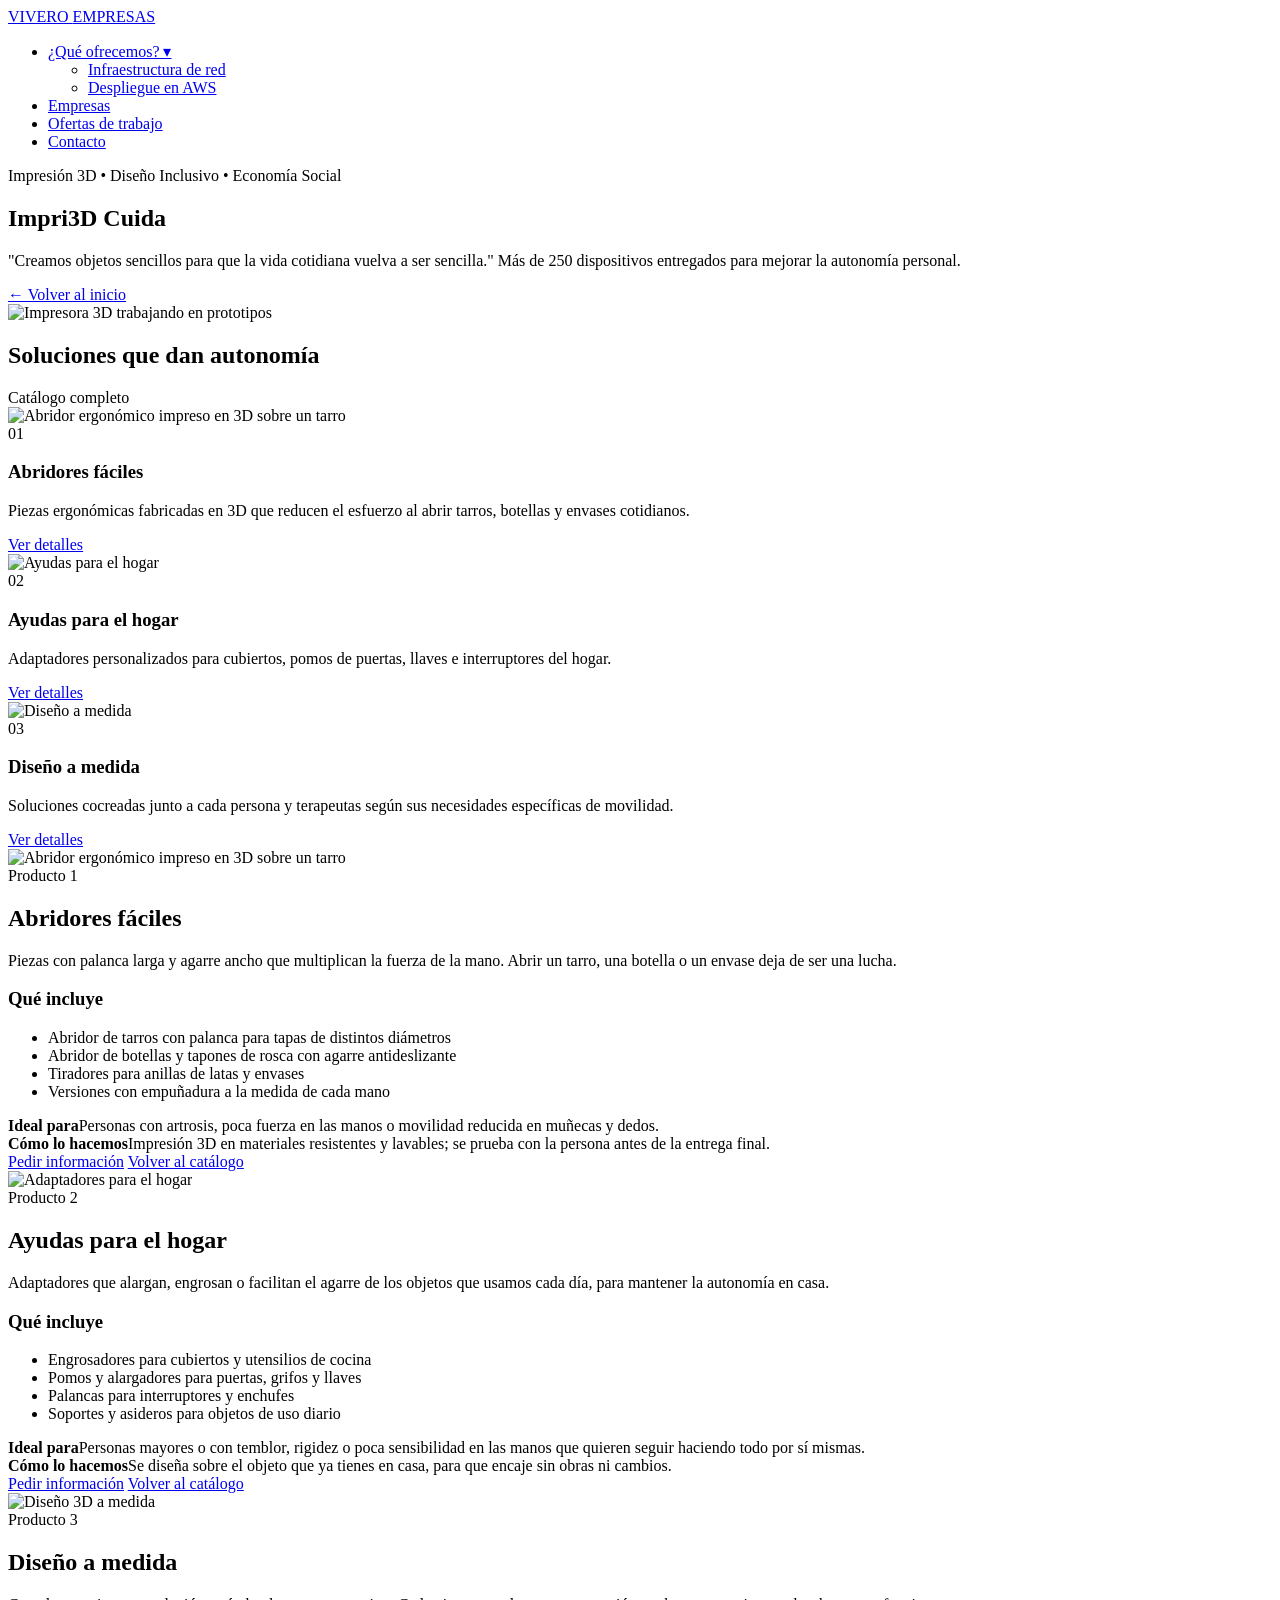
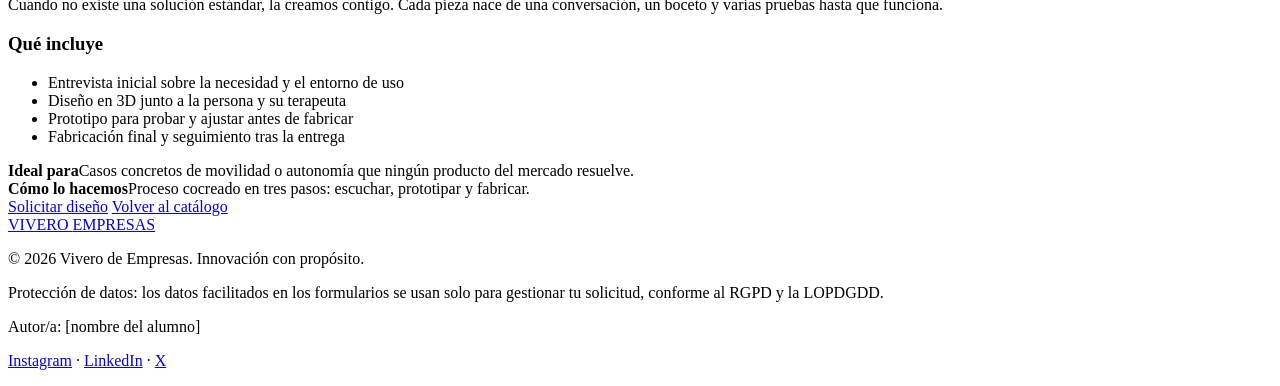
==== proyecto.html @ 72a784b8 "Add files via upload" ====
<!DOCTYPE html>
<html lang="es">
<head>
    <meta charset="UTF-8">
    <meta name="viewport" content="width=device-width, initial-scale=1.0">
    <title>Impri3D Cuida | Detalle del Proyecto</title>
    <link rel="stylesheet" href="estilos.css">
</head>
<body>

    <header>
        <a href="index.html" class="logo">VIVERO <span>EMPRESAS</span></a>
        <nav>
            <ul>
                <li class="tiene-sub"><a href="index.html">¿Qué ofrecemos? ▾</a>
                    <ul class="submenu">
                        <li><a href="infraestructura.html">Infraestructura de red</a></li>
                        <li><a href="aws.html">Despliegue en AWS</a></li>
                    </ul>
                </li>
                <li><a href="proyecto.html">Empresas</a></li>
                <li><a href="Entrevistas.html">Ofertas de trabajo</a></li>
                <li><a href="cuestionario.html" class="btn-rojo">Contacto</a></li>
            </ul>
        </nav>
    </header>

    <section class="hero">
        <div class="hero-texto">
            <span class="etiqueta">Impresión 3D • Diseño Inclusivo • Economía Social</span>
            <h1>Impri3D Cuida</h1>
            <p>"Creamos objetos sencillos para que la vida cotidiana vuelva a ser sencilla." Más de 250 dispositivos entregados para mejorar la autonomía personal.</p>
            <a href="index.html" class="btn-azul">← Volver al inicio</a>
        </div>
        <div class="hero-imagen">
            <img src="impresora3d.png" alt="Impresora 3D trabajando en prototipos">
        </div>
    </section>

    <section class="contenedor" id="catalogo">
        <div class="cabecera-flex">
            <div>
                <h2>Soluciones que dan autonomía</h2>
            </div>
            <span class="etiqueta">Catálogo completo</span>
        </div>

        <div class="grid-tarjetas">
            <div class="tarjeta">
                <img src="tarro.png" alt="Abridor ergonómico impreso en 3D sobre un tarro">
                <div class="tarjeta-contenido">
                    <div>
                        <span class="numero">01</span>
                        <h3>Abridores fáciles</h3>
                        <p>Piezas ergonómicas fabricadas en 3D que reducen el esfuerzo al abrir tarros, botellas y envases cotidianos.</p>
                    </div>
                    <a href="#abridores" class="btn-rojo">Ver detalles</a>
                </div>
            </div>

            <div class="tarjeta">
                <img src="https://images.unsplash.com/photo-1581092580497-e0d23cbdf1dc?auto=format&fit=crop&w=600&q=80" alt="Ayudas para el hogar">
                <div class="tarjeta-contenido">
                    <div>
                        <span class="numero">02</span>
                        <h3>Ayudas para el hogar</h3>
                        <p>Adaptadores personalizados para cubiertos, pomos de puertas, llaves e interruptores del hogar.</p>
                    </div>
                    <a href="#hogar" class="btn-rojo">Ver detalles</a>
                </div>
            </div>

            <div class="tarjeta">
                <img src="https://images.unsplash.com/photo-1581091226825-a6a2a5aee158?auto=format&fit=crop&w=600&q=80" alt="Diseño a medida">
                <div class="tarjeta-contenido">
                    <div>
                        <span class="numero">03</span>
                        <h3>Diseño a medida</h3>
                        <p>Soluciones cocreadas junto a cada persona y terapeutas según sus necesidades específicas de movilidad.</p>
                    </div>
                    <a href="#medida" class="btn-rojo">Ver detalles</a>
                </div>
            </div>
        </div>
    </section>


    <section id="abridores" class="detalle">
        <div class="detalle-grid">
            <div class="detalle-img"><img src="tarro.png" alt="Abridor ergonómico impreso en 3D sobre un tarro"></div>
            <div class="detalle-texto">
                <span class="etiqueta">Producto 1</span>
                <h2>Abridores fáciles</h2>
                <p>Piezas con palanca larga y agarre ancho que multiplican la fuerza de la mano. Abrir un tarro, una botella o un envase deja de ser una lucha.</p>
                <h3>Qué incluye</h3>
                <ul class="lista-check"><li>Abridor de tarros con palanca para tapas de distintos diámetros</li><li>Abridor de botellas y tapones de rosca con agarre antideslizante</li><li>Tiradores para anillas de latas y envases</li><li>Versiones con empuñadura a la medida de cada mano</li></ul>
                <div class="ficha">
                    <div><strong>Ideal para</strong><span>Personas con artrosis, poca fuerza en las manos o movilidad reducida en muñecas y dedos.</span></div>
                    <div><strong>Cómo lo hacemos</strong><span>Impresión 3D en materiales resistentes y lavables; se prueba con la persona antes de la entrega final.</span></div>
                </div>
                <a href="cuestionario.html" class="btn-rojo">Pedir información</a>
                <a href="#catalogo" class="btn-borde">Volver al catálogo</a>
            </div>
        </div>
    </section>

    <section id="hogar" class="detalle detalle-alt">
        <div class="detalle-grid">
            <div class="detalle-img"><img src="https://images.unsplash.com/photo-1581092580497-e0d23cbdf1dc?auto=format&fit=crop&w=800&q=80" alt="Adaptadores para el hogar"></div>
            <div class="detalle-texto">
                <span class="etiqueta">Producto 2</span>
                <h2>Ayudas para el hogar</h2>
                <p>Adaptadores que alargan, engrosan o facilitan el agarre de los objetos que usamos cada día, para mantener la autonomía en casa.</p>
                <h3>Qué incluye</h3>
                <ul class="lista-check"><li>Engrosadores para cubiertos y utensilios de cocina</li><li>Pomos y alargadores para puertas, grifos y llaves</li><li>Palancas para interruptores y enchufes</li><li>Soportes y asideros para objetos de uso diario</li></ul>
                <div class="ficha">
                    <div><strong>Ideal para</strong><span>Personas mayores o con temblor, rigidez o poca sensibilidad en las manos que quieren seguir haciendo todo por sí mismas.</span></div>
                    <div><strong>Cómo lo hacemos</strong><span>Se diseña sobre el objeto que ya tienes en casa, para que encaje sin obras ni cambios.</span></div>
                </div>
                <a href="cuestionario.html" class="btn-rojo">Pedir información</a>
                <a href="#catalogo" class="btn-borde">Volver al catálogo</a>
            </div>
        </div>
    </section>

    <section id="medida" class="detalle">
        <div class="detalle-grid">
            <div class="detalle-img"><img src="https://images.unsplash.com/photo-1581091226825-a6a2a5aee158?auto=format&fit=crop&w=800&q=80" alt="Diseño 3D a medida"></div>
            <div class="detalle-texto">
                <span class="etiqueta">Producto 3</span>
                <h2>Diseño a medida</h2>
                <p>Cuando no existe una solución estándar, la creamos contigo. Cada pieza nace de una conversación, un boceto y varias pruebas hasta que funciona.</p>
                <h3>Qué incluye</h3>
                <ul class="lista-check"><li>Entrevista inicial sobre la necesidad y el entorno de uso</li><li>Diseño en 3D junto a la persona y su terapeuta</li><li>Prototipo para probar y ajustar antes de fabricar</li><li>Fabricación final y seguimiento tras la entrega</li></ul>
                <div class="ficha">
                    <div><strong>Ideal para</strong><span>Casos concretos de movilidad o autonomía que ningún producto del mercado resuelve.</span></div>
                    <div><strong>Cómo lo hacemos</strong><span>Proceso cocreado en tres pasos: escuchar, prototipar y fabricar.</span></div>
                </div>
                <a href="cuestionario.html" class="btn-rojo">Solicitar diseño</a>
                <a href="#catalogo" class="btn-borde">Volver al catálogo</a>
            </div>
        </div>
    </section>

    <footer>
        <div>
            <a href="index.html" class="logo">VIVERO <span>EMPRESAS</span></a>
            <p class="footer-nota">© 2026 Vivero de Empresas. Innovación con propósito.</p>
        </div>
        <p class="footer-nota">Protección de datos: los datos facilitados en los formularios se usan solo para gestionar tu solicitud, conforme al RGPD y la LOPDGDD.</p>
        <div>
            <p class="footer-nota">Autor/a: [nombre del alumno]</p>
            <p class="footer-nota"><a href="#">Instagram</a> · <a href="#">LinkedIn</a> · <a href="#">X</a></p>
        </div>
    </footer>

</body>
</html>
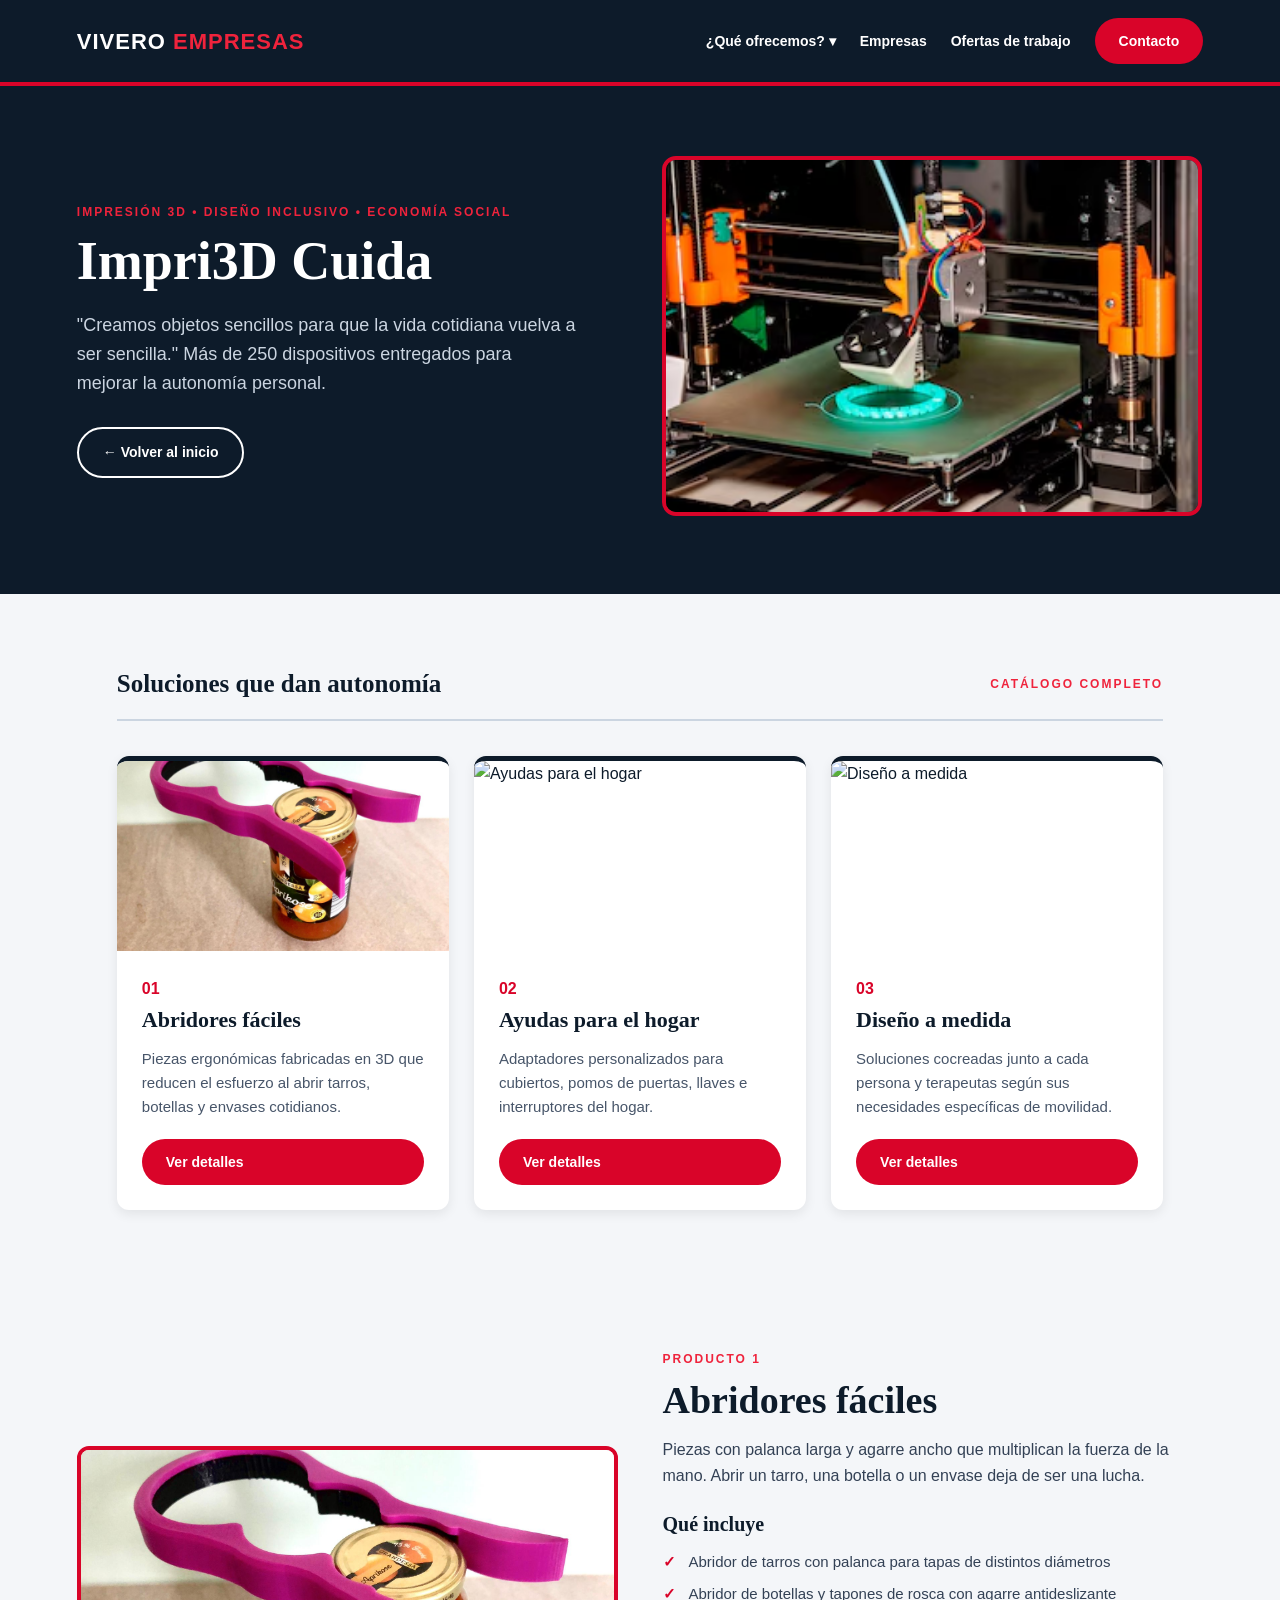
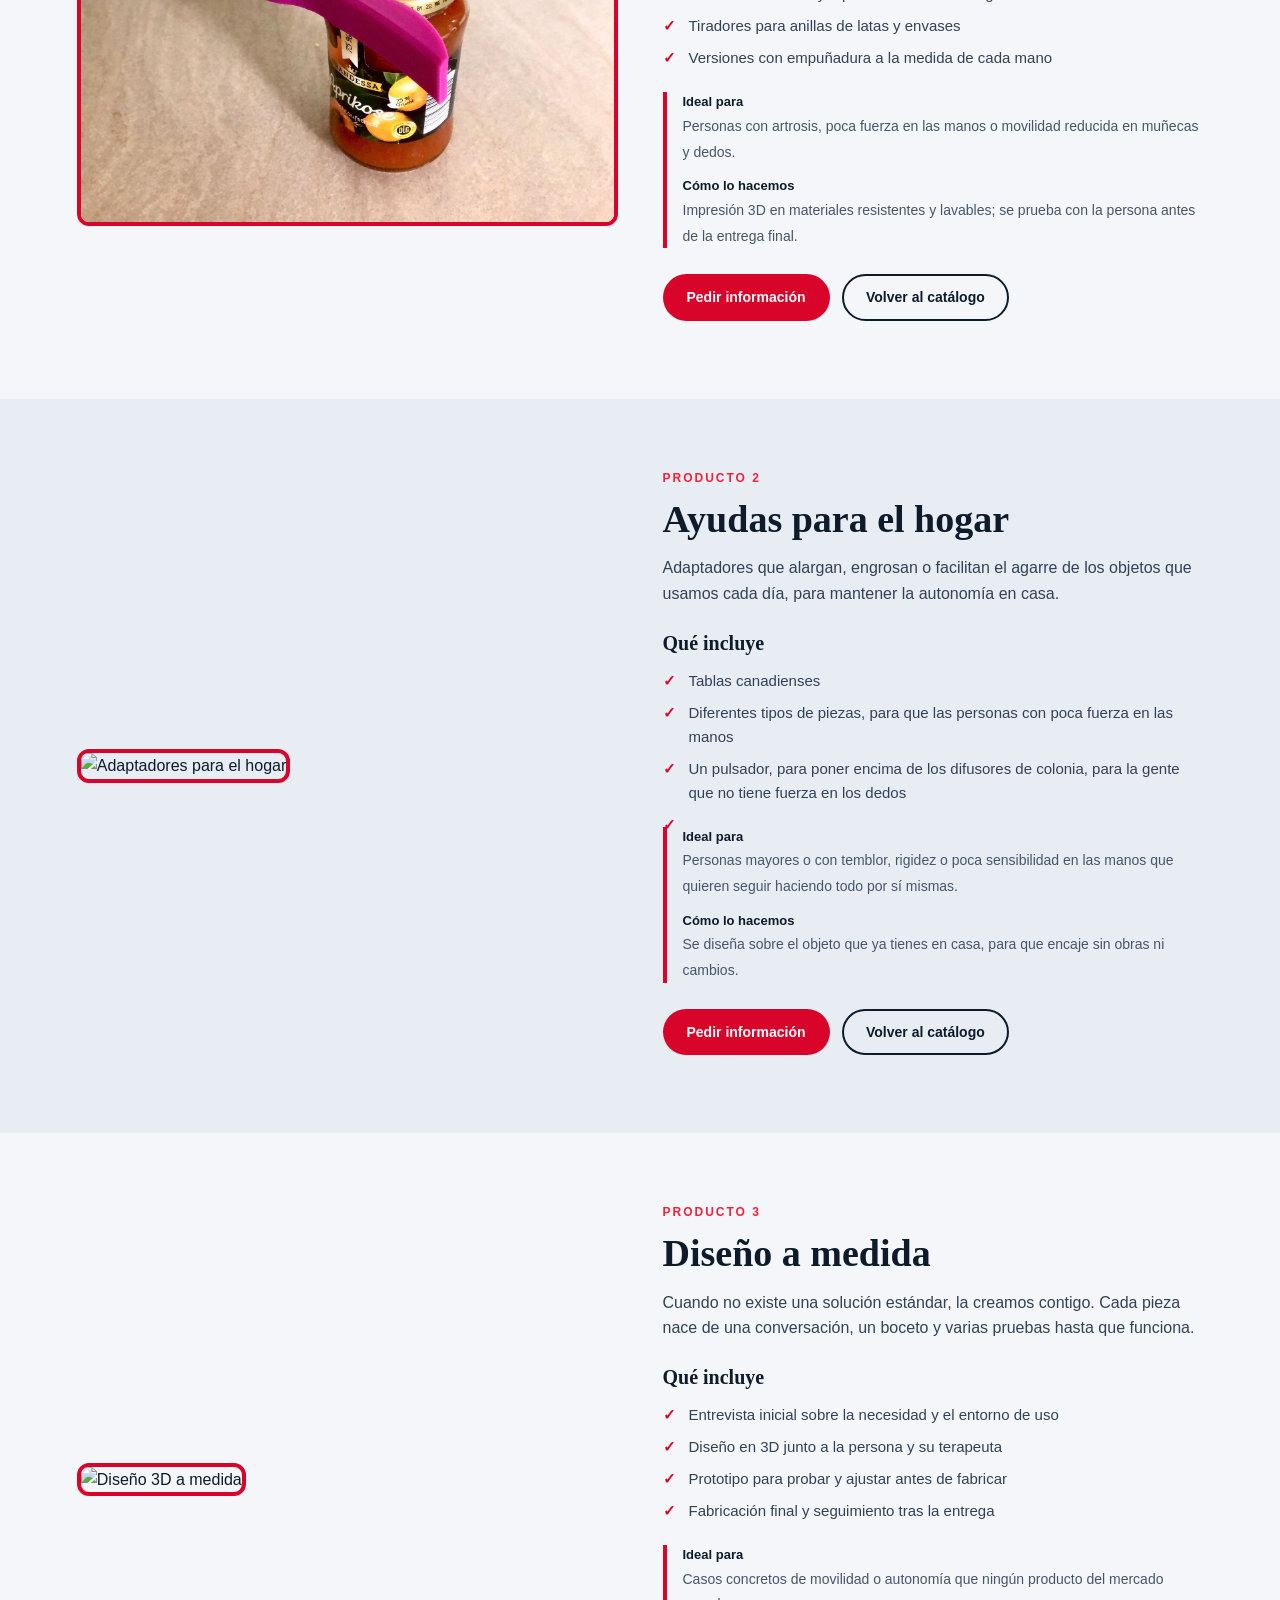
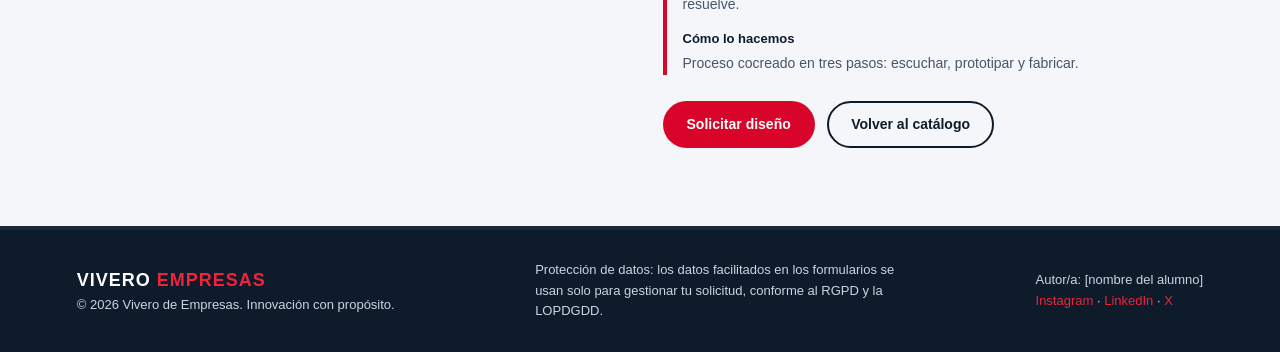
==== commit fd1da282: "Add files via upload" ====
--- a/proyecto.html
+++ b/proyecto.html
@@ -112,7 +112,7 @@
                 <h2>Ayudas para el hogar</h2>
                 <p>Adaptadores que alargan, engrosan o facilitan el agarre de los objetos que usamos cada día, para mantener la autonomía en casa.</p>
                 <h3>Qué incluye</h3>
-                <ul class="lista-check"><li>Engrosadores para cubiertos y utensilios de cocina</li><li>Pomos y alargadores para puertas, grifos y llaves</li><li>Palancas para interruptores y enchufes</li><li>Soportes y asideros para objetos de uso diario</li></ul>
+                <ul class="lista-check"><li>Tablas canadienses</li><li>Diferentes tipos de piezas, para que las personas con poca fuerza en las manos</li><li>Un pulsador, para poner encima de los difusores de colonia, para la gente que no tiene fuerza en los dedos</li><li></ul>
                 <div class="ficha">
                     <div><strong>Ideal para</strong><span>Personas mayores o con temblor, rigidez o poca sensibilidad en las manos que quieren seguir haciendo todo por sí mismas.</span></div>
                     <div><strong>Cómo lo hacemos</strong><span>Se diseña sobre el objeto que ya tienes en casa, para que encaje sin obras ni cambios.</span></div>
--- a/estilos.css
+++ b/estilos.css
@@ -0,0 +1,624 @@
+
+* {
+    margin: 0;
+    padding: 0;
+    box-sizing: border-box;
+    font-family: Arial, Helvetica, sans-serif;
+}
+
+body {
+    background-color: #f4f6f9;
+    color: #0d1b2a;
+    line-height: 1.6;
+}
+
+h1, h2, h3 {
+    font-family: Georgia, 'Times New Roman', serif;
+}
+
+header {
+    background-color: #0d1b2a;
+    color: white;
+    padding: 18px 6%;
+    display: flex;
+    justify-content: space-between;
+    align-items: center;
+    border-bottom: 4px solid #d90429;
+    position: sticky;
+    top: 0;
+    z-index: 100;
+}
+
+.logo {
+    font-size: 22px;
+    font-weight: bold;
+    color: white;
+    text-decoration: none;
+    letter-spacing: 1px;
+    font-family: Arial, Helvetica, sans-serif;
+}
+
+.logo span {
+    color: #ef233c;
+}
+
+nav ul {
+    list-style: none;
+    display: flex;
+    gap: 24px;
+    align-items: center;
+}
+
+nav a {
+    color: white;
+    text-decoration: none;
+    font-size: 14px;
+    font-weight: bold;
+}
+
+nav a:hover {
+    color: #ef233c;
+}
+
+.btn-rojo {
+    background-color: #d90429;
+    color: white !important;
+    padding: 12px 24px;
+    border-radius: 30px;
+    text-decoration: none;
+    font-weight: bold;
+    font-size: 14px;
+    display: inline-block;
+    border: none;
+    cursor: pointer;
+    transition: background 0.3s;
+}
+
+.btn-rojo:hover {
+    background-color: #a8001d;
+}
+
+.btn-azul {
+    background-color: #0d1b2a;
+    color: white !important;
+    padding: 12px 24px;
+    border-radius: 30px;
+    text-decoration: none;
+    font-weight: bold;
+    font-size: 14px;
+    display: inline-block;
+    border: 2px solid white;
+    cursor: pointer;
+    transition: background 0.3s;
+}
+
+.btn-azul:hover {
+    background-color: #1b263b;
+}
+
+.btn-borde {
+    background-color: transparent;
+    color: #0d1b2a !important;
+    padding: 10px 22px;
+    border-radius: 30px;
+    text-decoration: none;
+    font-weight: bold;
+    font-size: 14px;
+    display: inline-block;
+    border: 2px solid #0d1b2a;
+    transition: all 0.3s;
+}
+
+.btn-borde:hover {
+    background-color: #0d1b2a;
+    color: white !important;
+}
+
+.hero {
+    background-color: #0d1b2a;
+    color: white;
+    padding: 70px 6%;
+    display: flex;
+    flex-wrap: wrap;
+    align-items: center;
+    justify-content: space-between;
+    gap: 40px;
+}
+
+.hero-texto {
+    flex: 1;
+    min-width: 300px;
+}
+
+.etiqueta {
+    color: #ef233c;
+    font-weight: bold;
+    text-transform: uppercase;
+    letter-spacing: 2px;
+    font-size: 12px;
+    display: block;
+    margin-bottom: 10px;
+}
+
+.hero h1 {
+    font-size: 54px;
+    line-height: 1.1;
+    margin-bottom: 20px;
+}
+
+.hero p {
+    font-size: 18px;
+    margin-bottom: 30px;
+    color: #cbd5e1;
+    max-width: 500px;
+}
+
+.hero-botones {
+    display: flex;
+    gap: 15px;
+    flex-wrap: wrap;
+}
+
+.hero-imagen {
+    flex: 1;
+    min-width: 300px;
+    text-align: center;
+}
+
+.hero-imagen img {
+    width: 100%;
+    max-width: 540px;
+    height: 360px;
+    object-fit: cover;
+    border-radius: 14px;
+    border: 4px solid #d90429;
+}
+
+.contenedor {
+    padding: 70px 6%;
+    max-width: 1200px;
+    margin: auto;
+}
+
+.seccion-vivero {
+    display: flex;
+    flex-wrap: wrap;
+    gap: 40px;
+    align-items: center;
+    margin-bottom: 50px;
+}
+
+.vivero-info {
+    flex: 1;
+    min-width: 300px;
+}
+
+.vivero-info h2 {
+    font-size: 38px;
+    line-height: 1.2;
+    margin-bottom: 18px;
+    color: #0d1b2a;
+}
+
+.vivero-info p {
+    font-size: 16px;
+    color: #334155;
+    margin-bottom: 25px;
+}
+
+.vivero-galeria {
+    flex: 1;
+    min-width: 300px;
+    display: grid;
+    grid-template-columns: 1fr 1fr;
+    gap: 15px;
+}
+
+.vivero-galeria img {
+    width: 100%;
+    height: 200px;
+    object-fit: cover;
+    border-radius: 10px;
+    border-bottom: 4px solid #d90429;
+}
+
+.grid-datos {
+    display: grid;
+    grid-template-columns: repeat(auto-fit, minmax(200px, 1fr));
+    gap: 20px;
+    border-top: 2px solid #cbd5e1;
+    padding-top: 35px;
+}
+
+.caja-dato h3 {
+    font-size: 40px;
+    color: #d90429;
+    margin-bottom: 5px;
+}
+
+.caja-dato p {
+    font-size: 14px;
+    color: #0d1b2a;
+    font-weight: bold;
+}
+
+.fondo-azul-oscuro {
+    background-color: #1b263b;
+    color: white;
+    padding: 70px 6%;
+}
+
+.empresa-destacada {
+    max-width: 1200px;
+    margin: auto;
+    display: flex;
+    flex-wrap: wrap;
+    gap: 45px;
+    align-items: center;
+}
+
+.empresa-imagenes {
+    flex: 1;
+    min-width: 300px;
+}
+
+.empresa-imagenes img {
+    width: 100%;
+    height: 360px;
+    object-fit: cover;
+    border-radius: 12px;
+    border: 4px solid #d90429;
+}
+
+.empresa-texto {
+    flex: 1;
+    min-width: 300px;
+}
+
+.empresa-texto h2 {
+    font-size: 40px;
+    margin-bottom: 15px;
+}
+
+.cita {
+    font-family: Georgia, serif;
+    font-style: italic;
+    font-size: 22px;
+    color: #ef233c;
+    margin-bottom: 20px;
+    line-height: 1.4;
+}
+
+.tags-empresa {
+    display: flex;
+    flex-wrap: wrap;
+    gap: 10px;
+    margin: 20px 0 25px 0;
+}
+
+.tag {
+    background-color: #0d1b2a;
+    border: 1px solid #ef233c;
+    color: white;
+    padding: 6px 14px;
+    border-radius: 20px;
+    font-size: 13px;
+}
+
+.cabecera-flex {
+    display: flex;
+    justify-content: space-between;
+    align-items: flex-end;
+    flex-wrap: wrap;
+    margin-bottom: 35px;
+    border-bottom: 2px solid #cbd5e1;
+    padding-bottom: 15px;
+}
+
+.cabecera-flex h2 {
+    font-size: 36px;
+    color: #0d1b2a;
+}
+
+.grid-tarjetas {
+    display: grid;
+    grid-template-columns: repeat(auto-fit, minmax(300px, 1fr));
+    gap: 25px;
+}
+
+.tarjeta {
+    background: white;
+    border-radius: 12px;
+    overflow: hidden;
+    box-shadow: 0 4px 12px rgba(0,0,0,0.08);
+    border-top: 5px solid #0d1b2a;
+    display: flex;
+    flex-direction: column;
+}
+
+.tarjeta img {
+    width: 100%;
+    height: 190px;
+    object-fit: cover;
+}
+
+.tarjeta-contenido {
+    padding: 25px;
+    flex: 1;
+    display: flex;
+    flex-direction: column;
+    justify-content: space-between;
+}
+
+.tarjeta-top {
+    display: flex;
+    justify-content: space-between;
+    align-items: center;
+    margin-bottom: 12px;
+}
+
+.numero {
+    color: #d90429;
+    font-weight: bold;
+    font-size: 16px;
+}
+
+.flecha {
+    color: #0d1b2a;
+    font-weight: bold;
+    font-size: 18px;
+}
+
+.tarjeta h3 {
+    font-size: 22px;
+    margin-bottom: 10px;
+    color: #0d1b2a;
+}
+
+.tarjeta p {
+    font-size: 15px;
+    color: #475569;
+    margin-bottom: 20px;
+}
+
+.banner-cta {
+    background-color: #d90429;
+    color: white;
+    padding: 65px 6%;
+}
+
+.banner-cta-contenido {
+    max-width: 1200px;
+    margin: auto;
+    display: flex;
+    justify-content: space-between;
+    align-items: center;
+    flex-wrap: wrap;
+    gap: 25px;
+}
+
+.banner-cta h2 {
+    font-size: 44px;
+    line-height: 1.1;
+    margin-top: 10px;
+}
+
+.grid-formularios {
+    display: grid;
+    grid-template-columns: repeat(auto-fit, minmax(320px, 1fr));
+    gap: 35px;
+}
+
+.caja-formulario {
+    background: white;
+    padding: 35px;
+    border-radius: 12px;
+    box-shadow: 0 4px 12px rgba(0,0,0,0.1);
+    border-top: 6px solid #d90429;
+}
+
+.grupo-input {
+    margin-bottom: 18px;
+}
+
+.grupo-input label {
+    display: block;
+    font-weight: bold;
+    margin-bottom: 6px;
+    color: #0d1b2a;
+    font-size: 14px;
+}
+
+.grupo-input input, .grupo-input select, .grupo-input textarea {
+    width: 100%;
+    padding: 12px;
+    border: 2px solid #cbd5e1;
+    border-radius: 6px;
+    font-size: 15px;
+}
+
+.grupo-input input:focus, .grupo-input textarea:focus {
+    border-color: #0d1b2a;
+    outline: none;
+}
+
+footer {
+    background-color: #0d1b2a;
+    color: white;
+    padding: 30px 6%;
+    display: flex;
+    justify-content: space-between;
+    align-items: center;
+    flex-wrap: wrap;
+    gap: 15px;
+    border-top: 4px solid #1b263b;
+}
+
+
+html { 
+    scroll-behavior: smooth;
+ }
+.detalle { 
+    padding: 70px 6%; scroll-margin-top: 70px;
+ }
+.detalle-alt { 
+    background-color: #e8edf4;
+ }
+.detalle-grid { 
+    max-width: 1200px; margin: auto; display: flex; flex-wrap: wrap; gap: 45px; align-items: center;
+ }
+.detalle-img, .detalle-texto { 
+    flex: 1; min-width: 300px;
+ }
+.detalle-img img { 
+    width: 100%; height: 380px; object-fit: cover; border-radius: 12px; border: 4px solid #d90429;
+ }
+.detalle-texto h2 { 
+    font-size: 38px; line-height: 1.15; margin-bottom: 14px;
+ }
+.detalle-texto > p { 
+    color: #334155; margin-bottom: 20px;
+ }
+.detalle-texto h3 { 
+    font-size: 20px; margin-bottom: 10px;
+ }
+.lista-check { 
+    list-style: none; margin-bottom: 22px;
+ }
+.lista-check li { 
+    position: relative; padding-left: 26px; margin-bottom: 8px; color: #334155; font-size: 15px;
+ }
+.lista-check li::before { 
+    content: "✓"; position: absolute; left: 0; color: #d90429; font-weight: bold;
+ }
+.ficha { 
+    display: grid; gap: 12px; margin-bottom: 26px; border-left: 4px solid #d90429; padding-left: 16px;
+ }
+.ficha strong { 
+    display: block; font-size: 13px; color: #0d1b2a;
+ }
+.ficha span { 
+    font-size: 14px; color: #475569;
+ }
+.detalle-texto .btn-rojo, .detalle-texto .btn-borde { 
+    margin: 0 8px 8px 0;
+ }
+.detalle:target .detalle-img img { 
+    box-shadow: 0 0 0 6px rgba(217,4,41,.25);
+ }
+
+.esquema-caja { 
+    background: white; border-radius: 12px; box-shadow: 0 4px 12px rgba(0,0,0,.08); border-top: 5px solid #0d1b2a; padding: 20px; overflow-x: auto;
+ }
+.esquema-caja svg { 
+    min-width: 900px; width: 100%; height: auto; display: block;
+ }
+.esquema-caja text { 
+    font-family: Arial, Helvetica, sans-serif;
+ }
+.leyenda { 
+    display: flex; flex-wrap: wrap; gap: 18px; margin-top: 16px; font-size: 13px; color: #334155;
+ }
+.leyenda span::before { 
+    content: ""; display: inline-block; width: 22px; height: 0; border-top: 3px solid #0d1b2a; vertical-align: middle; margin-right: 8px;
+ }
+.leyenda .discontinua::before { 
+    border-top-style: dashed; border-color: #d90429;
+ }
+.foto-original {
+     margin-top: 40px;
+     }
+.foto-original img { 
+    width: 100%; border-radius: 12px; border: 4px solid #0d1b2a;
+ }
+.foto-original p { 
+    font-size: 13px; color: #475569; margin-top: 8px;
+ }
+
+ .Packet{
+    display: flex;
+    height: 400px;
+    margin-left: 100px;
+ }
+
+ .contenedor{
+    display: flex;
+    
+ }
+
+.contenedor h2{
+    font-size: 25px;
+}
+
+.Entrevistas1{
+    font-family: 'Trebuchet MS', 'Lucida Sans Unicode', 'Lucida Grande', 'Lucida Sans', Arial, sans-serif;
+    margin-left: 700px;
+    font-size: 20px;
+}
+
+nav li.tiene-sub { position: relative;
+ }
+.submenu { 
+    display: none; position: absolute; top: 100%; left: 0; background: #0d1b2a; border-top: 3px solid #d90429; padding: 10px 0; min-width: 260px; flex-direction: column; gap: 0; align-items: stretch; z-index: 200;
+ }
+nav li.tiene-sub:hover .submenu { 
+    display: flex; }
+.submenu a { 
+    display: block; padding: 9px 18px; font-weight: normal;
+ }
+footer .logo { 
+    font-size: 18px;
+ }
+.footer-nota { 
+    font-size: 13px; color: #cbd5e1; max-width: 360px;
+ }
+.footer-nota a { 
+    color: #ef233c; text-decoration: none;
+ }
+.tarjeta video { 
+    width: 100%; height: 220px; background: #000; object-fit: contain;
+ }
+.visor-pdf { 
+    width: 100%; height: 700px; border: 4px solid #0d1b2a; border-radius: 12px; background: white;
+ }
+.contenedor { 
+    flex-direction: column;
+ }
+.Packet { 
+    margin-left: 0; height: auto;
+ }
+.foto-original img { 
+    margin-bottom: 8px;
+ }
+code { 
+    background: #e8edf4; padding: 2px 6px; border-radius: 4px;
+ }
+
+ .adembi-cifras {
+    max-width: 1200px;
+    margin: auto;
+    border-top: 2px solid #334155;
+    grid-template-columns: 1fr;
+    justify-items: center;
+    text-align: center;
+}
+
+.adembi-cifras .caja-dato h3 {
+    color: #ef233c;
+}
+
+.adembi-cifras .caja-dato p {
+    color: #cbd5e1;
+}
+
+.fondo-azul-oscuro .cita {
+    color: #ef233c;
+}
+
+.fondo-azul-oscuro .tag {
+    background-color: #1b263b;
+}
+
+.grid-tarjetas .tarjeta .tarjeta-contenido {
+    justify-content: flex-start;
+}
